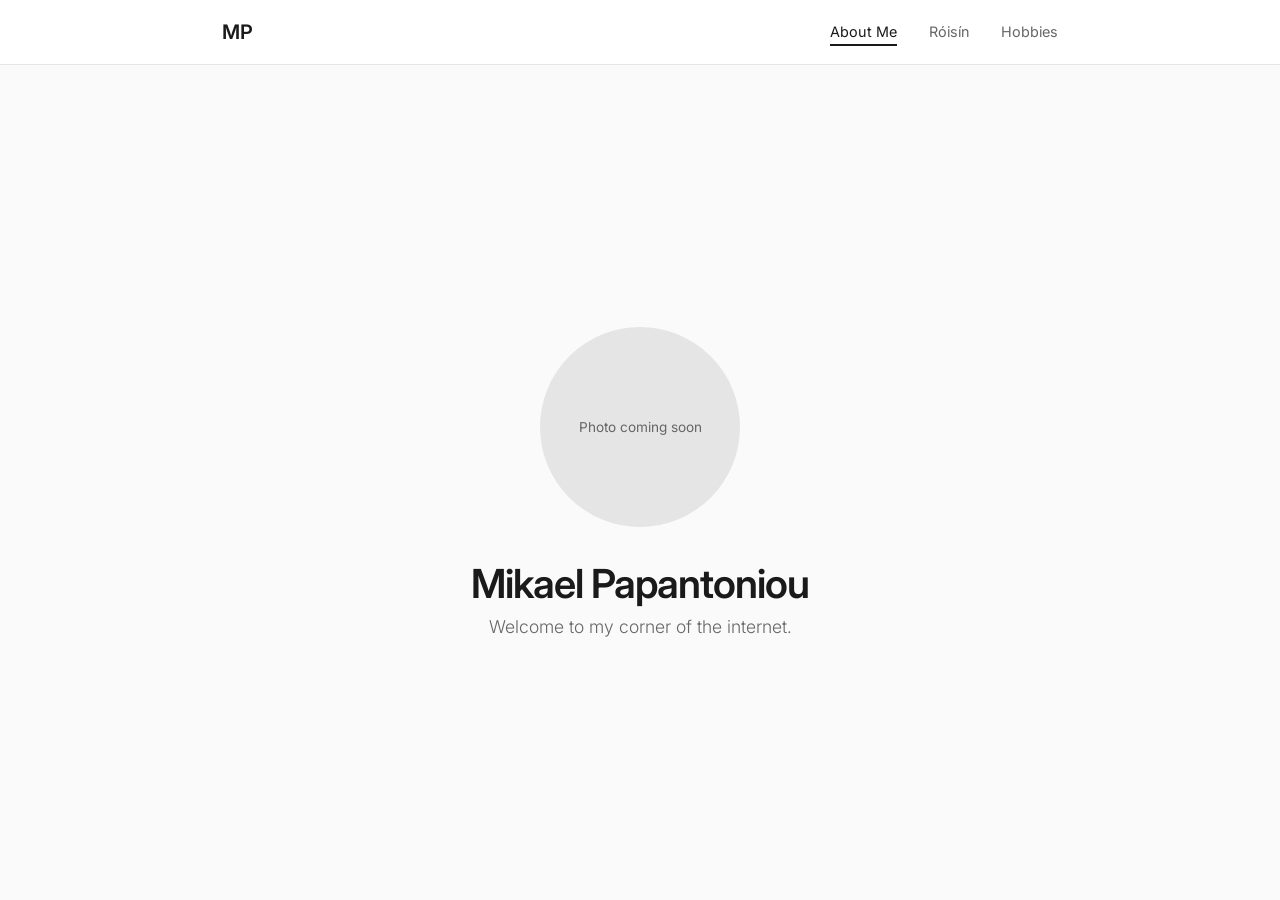
==== index.html @ bd8e5ac3 "Initial website structure with 3 tabs and moon animation" ====
<!DOCTYPE html>
<html lang="en">
<head>
    <meta charset="UTF-8">
    <meta name="viewport" content="width=device-width, initial-scale=1.0">
    <title>Mikael Papantoniou</title>
    <link rel="stylesheet" href="css/style.css">
    <link rel="preconnect" href="https://fonts.googleapis.com">
    <link rel="preconnect" href="https://fonts.gstatic.com" crossorigin>
    <link href="https://fonts.googleapis.com/css2?family=Inter:wght@300;400;500;600&display=swap" rel="stylesheet">
</head>
<body>
    <nav id="navbar">
        <div class="nav-inner">
            <a href="#" class="nav-logo">MP</a>
            <div class="nav-links">
                <a href="#" class="nav-link active" data-tab="about">About Me</a>
                <a href="#" class="nav-link" data-tab="roisin">Róisín</a>
                <a href="#" class="nav-link" data-tab="hobbies">Hobbies</a>
            </div>
        </div>
    </nav>

    <!-- ABOUT ME TAB -->
    <section id="tab-about" class="tab-content active">
        <div class="about-container">
            <div class="about-photo">
                <img src="assets/images/mikael.jpg" alt="Mikael Papantoniou" id="profile-photo">
                <div class="photo-placeholder" id="photo-placeholder-mikael">Photo coming soon</div>
            </div>
            <div class="about-text">
                <h1>Mikael Papantoniou</h1>
                <p class="subtitle">Welcome to my corner of the internet.</p>
            </div>
        </div>
    </section>

    <!-- RÓISÍN TAB -->
    <section id="tab-roisin" class="tab-content">
        <div class="roisin-container">
            <!-- Phase 1: Clean intro with couple photo -->
            <div class="roisin-intro" id="roisin-intro">
                <div class="couple-photo">
                    <img src="assets/images/couple.jpg" alt="Mikael and Róisín" id="couple-photo">
                    <div class="photo-placeholder" id="photo-placeholder-couple">Photo coming soon</div>
                </div>
                <h2>Róisín & Me</h2>
                <p class="roisin-subtitle">Click below to see something special.</p>
                <button id="start-animation" class="start-btn">Play</button>
            </div>

            <!-- Phase 2: Animation canvas -->
            <div class="animation-wrapper" id="animation-wrapper">
                <canvas id="moon-canvas"></canvas>
                <div class="reveal-text" id="reveal-text">
                    I love you to the moon and back
                </div>
            </div>
        </div>
    </section>

    <!-- HOBBIES TAB -->
    <section id="tab-hobbies" class="tab-content">
        <div class="hobbies-container">
            <h2>Hobbies</h2>
            <p class="hobbies-subtitle">More coming soon.</p>
        </div>
    </section>

    <script src="js/main.js"></script>
    <script src="js/animation.js"></script>
</body>
</html>
---- css/style.css ----
/* === RESET & BASE === */
*, *::before, *::after {
    margin: 0;
    padding: 0;
    box-sizing: border-box;
}

:root {
    --bg: #fafafa;
    --text: #1a1a1a;
    --text-light: #666;
    --accent: #2a2a2a;
    --nav-bg: #ffffff;
    --border: #e5e5e5;
    --font: 'Inter', -apple-system, BlinkMacSystemFont, sans-serif;
}

html {
    scroll-behavior: smooth;
}

body {
    font-family: var(--font);
    background: var(--bg);
    color: var(--text);
    min-height: 100vh;
    transition: background 1.5s ease, color 1.5s ease;
}

/* === NAVBAR === */
#navbar {
    position: fixed;
    top: 0;
    left: 0;
    right: 0;
    z-index: 100;
    background: var(--nav-bg);
    border-bottom: 1px solid var(--border);
    transition: background 1.5s ease, border-color 1.5s ease;
}

.nav-inner {
    max-width: 900px;
    margin: 0 auto;
    padding: 0 2rem;
    height: 64px;
    display: flex;
    align-items: center;
    justify-content: space-between;
}

.nav-logo {
    font-size: 1.25rem;
    font-weight: 600;
    color: var(--text);
    text-decoration: none;
    letter-spacing: -0.5px;
    transition: color 1.5s ease;
}

.nav-links {
    display: flex;
    gap: 2rem;
}

.nav-link {
    text-decoration: none;
    color: var(--text-light);
    font-size: 0.9rem;
    font-weight: 400;
    padding: 0.25rem 0;
    border-bottom: 2px solid transparent;
    transition: color 0.3s ease, border-color 0.3s ease;
}

.nav-link:hover,
.nav-link.active {
    color: var(--text);
    border-bottom-color: var(--text);
}

/* === TAB CONTENT === */
.tab-content {
    display: none;
    min-height: 100vh;
    padding-top: 64px;
}

.tab-content.active {
    display: flex;
    align-items: center;
    justify-content: center;
}

/* === ABOUT ME === */
.about-container {
    text-align: center;
    padding: 4rem 2rem;
}

.about-photo {
    margin-bottom: 2rem;
}

.about-photo img {
    width: 200px;
    height: 200px;
    border-radius: 50%;
    object-fit: cover;
    border: 3px solid var(--border);
}

.about-photo img[src=""],
.about-photo img:not([src]),
.about-photo img[src="assets/images/mikael.jpg"] {
    display: none;
}

.about-photo img[src="assets/images/mikael.jpg"] ~ .photo-placeholder,
.about-photo img:not([src]) ~ .photo-placeholder {
    display: flex;
}

.photo-placeholder {
    width: 200px;
    height: 200px;
    border-radius: 50%;
    background: var(--border);
    display: flex;
    align-items: center;
    justify-content: center;
    color: var(--text-light);
    font-size: 0.85rem;
    margin: 0 auto;
    border: 3px solid var(--border);
}

.about-text h1 {
    font-size: 2.5rem;
    font-weight: 600;
    letter-spacing: -1px;
    margin-bottom: 0.5rem;
}

.subtitle {
    color: var(--text-light);
    font-size: 1.1rem;
    font-weight: 300;
}

/* === RÓISÍN TAB === */
.roisin-container {
    width: 100%;
    min-height: 100vh;
    display: flex;
    align-items: center;
    justify-content: center;
}

.roisin-intro {
    text-align: center;
    padding: 4rem 2rem;
}

.couple-photo {
    margin-bottom: 2rem;
}

.couple-photo img {
    width: 300px;
    height: 300px;
    border-radius: 12px;
    object-fit: cover;
    border: 3px solid var(--border);
}

.couple-photo img[src="assets/images/couple.jpg"] {
    display: none;
}

.couple-photo img[src="assets/images/couple.jpg"] ~ .photo-placeholder {
    display: flex;
}

.couple-photo .photo-placeholder {
    width: 300px;
    height: 300px;
    border-radius: 12px;
}

.roisin-intro h2 {
    font-size: 2rem;
    font-weight: 600;
    letter-spacing: -0.5px;
    margin-bottom: 0.5rem;
}

.roisin-subtitle {
    color: var(--text-light);
    font-size: 1rem;
    font-weight: 300;
    margin-bottom: 2rem;
}

.start-btn {
    background: var(--accent);
    color: #fff;
    border: none;
    padding: 0.75rem 2.5rem;
    font-size: 1rem;
    font-family: var(--font);
    font-weight: 500;
    border-radius: 8px;
    cursor: pointer;
    transition: transform 0.2s ease, background 0.3s ease;
}

.start-btn:hover {
    transform: scale(1.05);
}

/* === ANIMATION === */
.animation-wrapper {
    display: none;
    width: 100%;
    height: 100vh;
    position: relative;
    overflow: hidden;
}

.animation-wrapper.active {
    display: block;
}

#moon-canvas {
    width: 100%;
    height: 100%;
    display: block;
}

.reveal-text {
    position: absolute;
    top: 50%;
    left: 50%;
    transform: translate(-50%, -50%);
    font-size: 3rem;
    font-weight: 600;
    letter-spacing: -1px;
    text-align: center;
    opacity: 0;
    color: #fff;
    text-shadow: 0 0 40px rgba(255, 200, 100, 0.8);
    pointer-events: none;
    transition: opacity 2s ease;
    line-height: 1.3;
}

.reveal-text.visible {
    opacity: 1;
}

/* === HOBBIES TAB === */
.hobbies-container {
    text-align: center;
    padding: 4rem 2rem;
}

.hobbies-container h2 {
    font-size: 2rem;
    font-weight: 600;
    letter-spacing: -0.5px;
    margin-bottom: 0.5rem;
}

.hobbies-subtitle {
    color: var(--text-light);
    font-size: 1rem;
    font-weight: 300;
}

/* === ROISIN COLOR TRANSITION STATES === */
body.roisin-phase-1 {
    background: #f0f4f8;
}

body.roisin-phase-2 {
    background: #1a1a2e;
    color: #e0e0e0;
}

body.roisin-phase-2 #navbar {
    background: #1a1a2e;
    border-color: #2a2a4e;
}

body.roisin-phase-2 .nav-logo,
body.roisin-phase-2 .nav-link {
    color: #e0e0e0;
}

body.roisin-phase-3 {
    background: #0d0d1a;
    color: #fff;
}

body.roisin-phase-3 #navbar {
    background: #0d0d1a;
    border-color: #1a1a3a;
}

body.roisin-phase-3 .nav-logo,
body.roisin-phase-3 .nav-link {
    color: #fff;
}

/* Light burst on landing */
body.roisin-burst {
    animation: lightBurst 1.5s ease-out;
}

@keyframes lightBurst {
    0% {
        background: #fff;
    }
    30% {
        background: #fffbe6;
    }
    100% {
        background: #0d0d1a;
    }
}

/* === RESPONSIVE === */
@media (max-width: 600px) {
    .nav-links {
        gap: 1rem;
    }

    .nav-link {
        font-size: 0.8rem;
    }

    .about-text h1 {
        font-size: 1.8rem;
    }

    .reveal-text {
        font-size: 1.8rem;
        padding: 0 1rem;
    }

    .couple-photo img,
    .couple-photo .photo-placeholder {
        width: 220px;
        height: 220px;
    }
}
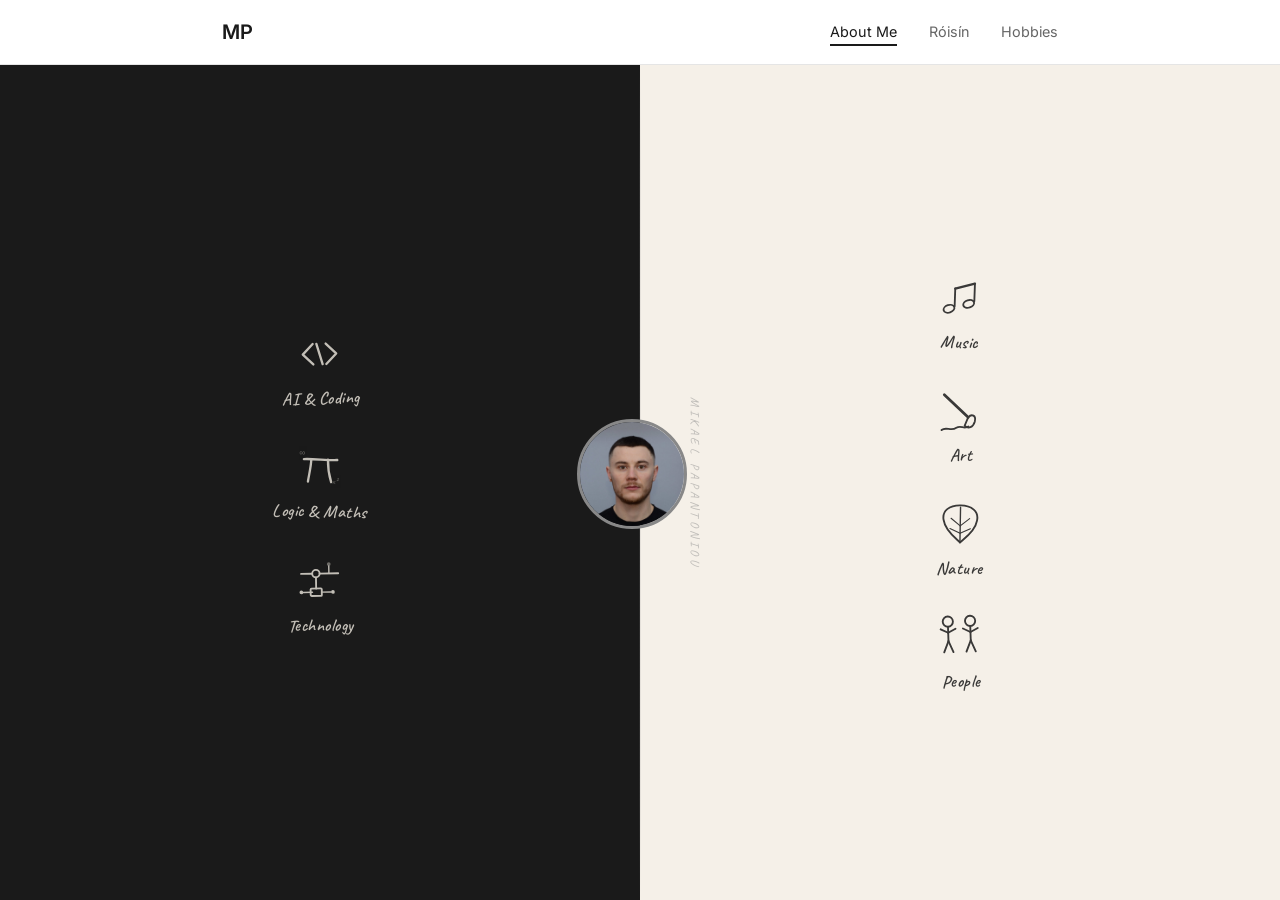
==== commit 25decb3d: "Redesign About page with dark/light duality split layout Left side (dark): AI & Coding, Logic & Math" ====
--- a/index.html
+++ b/index.html
@@ -7,7 +7,7 @@
     <link rel="stylesheet" href="css/style.css">
     <link rel="preconnect" href="https://fonts.googleapis.com">
     <link rel="preconnect" href="https://fonts.gstatic.com" crossorigin>
-    <link href="https://fonts.googleapis.com/css2?family=Inter:wght@300;400;500;600&display=swap" rel="stylesheet">
+    <link href="https://fonts.googleapis.com/css2?family=Caveat:wght@400;600;700&family=Inter:wght@300;400;500;600&display=swap" rel="stylesheet">
 </head>
 <body>
     <nav id="navbar">
@@ -23,15 +23,126 @@
 
     <!-- ABOUT ME TAB -->
     <section id="tab-about" class="tab-content active">
-        <div class="about-container">
-            <div class="about-photo">
-                <img src="assets/images/mikael.jpg" alt="Mikael Papantoniou" id="profile-photo">
-                <div class="photo-placeholder" id="photo-placeholder-mikael">Photo coming soon</div>
+        <div class="duality-container">
+
+            <!-- LEFT: Dark / Logic side -->
+            <div class="duality-half duality-dark">
+                <div class="duality-items">
+
+                    <div class="duality-item" style="--r: -2deg">
+                        <!-- < / > code brackets -->
+                        <svg class="sketch-icon" viewBox="0 0 56 56" fill="none" xmlns="http://www.w3.org/2000/svg">
+                            <path d="M21 17 L10 28 L21 39" stroke="currentColor" stroke-width="2.5" stroke-linecap="round" stroke-linejoin="round"/>
+                            <line x1="31" y1="39" x2="25" y2="17" stroke="currentColor" stroke-width="2.5" stroke-linecap="round"/>
+                            <path d="M35 17 L46 28 L35 39" stroke="currentColor" stroke-width="2.5" stroke-linecap="round" stroke-linejoin="round"/>
+                        </svg>
+                        <span>AI &amp; Coding</span>
+                    </div>
+
+                    <div class="duality-item" style="--r: 1.5deg">
+                        <!-- π symbol with floating math -->
+                        <svg class="sketch-icon" viewBox="0 0 56 56" fill="none" xmlns="http://www.w3.org/2000/svg">
+                            <path d="M10 20 C17 19 39 21 46 20" stroke="currentColor" stroke-width="2.5" stroke-linecap="round"/>
+                            <path d="M18 20 C18 28 16 36 15 44" stroke="currentColor" stroke-width="2.5" stroke-linecap="round"/>
+                            <path d="M36 20 C36 30 38 38 40 44" stroke="currentColor" stroke-width="2.5" stroke-linecap="round"/>
+                            <text x="5" y="16" font-size="9" fill="currentColor" opacity="0.45" font-family="Caveat,sans-serif">∞</text>
+                            <text x="41" y="46" font-size="9" fill="currentColor" opacity="0.45" font-family="Caveat,sans-serif">x²</text>
+                        </svg>
+                        <span>Logic &amp; Maths</span>
+                    </div>
+
+                    <div class="duality-item" style="--r: -1deg">
+                        <!-- circuit node -->
+                        <svg class="sketch-icon" viewBox="0 0 56 56" fill="none" xmlns="http://www.w3.org/2000/svg">
+                            <line x1="8" y1="20" x2="20" y2="20" stroke="currentColor" stroke-width="2" stroke-linecap="round"/>
+                            <circle cx="24" cy="20" r="4" stroke="currentColor" stroke-width="2"/>
+                            <line x1="28" y1="20" x2="48" y2="20" stroke="currentColor" stroke-width="2" stroke-linecap="round"/>
+                            <line x1="24" y1="24" x2="24" y2="36" stroke="currentColor" stroke-width="2" stroke-linecap="round"/>
+                            <rect x="18" y="36" width="12" height="8" rx="1" stroke="currentColor" stroke-width="2"/>
+                            <line x1="20" y1="40" x2="10" y2="40" stroke="currentColor" stroke-width="1.5" stroke-linecap="round"/>
+                            <circle cx="8" cy="40" r="2" fill="currentColor"/>
+                            <line x1="30" y1="40" x2="40" y2="40" stroke="currentColor" stroke-width="1.5" stroke-linecap="round"/>
+                            <circle cx="42" cy="40" r="2" fill="currentColor"/>
+                            <line x1="38" y1="20" x2="38" y2="12" stroke="currentColor" stroke-width="1.5" stroke-linecap="round"/>
+                            <circle cx="38" cy="10" r="2" fill="currentColor" opacity="0.5"/>
+                        </svg>
+                        <span>Technology</span>
+                    </div>
+
+                </div>
             </div>
-            <div class="about-text">
-                <h1>Mikael Papantoniou</h1>
-                <p class="subtitle">Welcome to my corner of the internet.</p>
+
+            <!-- CENTER DIVIDER: photo circle sits on the split, name below -->
+            <div class="duality-divider">
+                <div class="divider-line"></div>
+                <div class="divider-photo">
+                    <img src="assets/images/mikael.jpg" alt="Mikael Papantoniou" id="profile-photo" onerror="this.style.display='none'">
+                    <div class="photo-placeholder" id="photo-placeholder-mikael">MP</div>
+                </div>
+                <span class="divider-name">Mikael Papantoniou</span>
             </div>
+
+            <!-- RIGHT: Light / Creative side -->
+            <div class="duality-half duality-light">
+                <div class="duality-items">
+
+                    <div class="duality-item" style="--r: 2deg">
+                        <!-- beamed music notes -->
+                        <svg class="sketch-icon" viewBox="0 0 56 56" fill="none" xmlns="http://www.w3.org/2000/svg">
+                            <ellipse cx="16" cy="40" rx="6" ry="4" transform="rotate(-20 16 40)" stroke="currentColor" stroke-width="2"/>
+                            <line x1="22" y1="37" x2="22" y2="18" stroke="currentColor" stroke-width="2" stroke-linecap="round"/>
+                            <ellipse cx="37" cy="34" rx="6" ry="4" transform="rotate(-20 37 34)" stroke="currentColor" stroke-width="2"/>
+                            <line x1="43" y1="31" x2="43" y2="12" stroke="currentColor" stroke-width="2" stroke-linecap="round"/>
+                            <line x1="22" y1="18" x2="43" y2="12" stroke="currentColor" stroke-width="2.5" stroke-linecap="round"/>
+                        </svg>
+                        <span>Music</span>
+                    </div>
+
+                    <div class="duality-item" style="--r: -1.5deg">
+                        <!-- paintbrush with a loose stroke below it -->
+                        <svg class="sketch-icon" viewBox="0 0 56 56" fill="none" xmlns="http://www.w3.org/2000/svg">
+                            <line x1="12" y1="10" x2="37" y2="35" stroke="currentColor" stroke-width="3" stroke-linecap="round"/>
+                            <path d="M37 35 C41 31 46 33 44 40 C42 46 37 48 33 44 Z" stroke="currentColor" stroke-width="2" stroke-linecap="round" stroke-linejoin="round"/>
+                            <path d="M8 48 C13 44 18 50 24 46 C29 43 32 48 37 45" stroke="currentColor" stroke-width="2" stroke-linecap="round"/>
+                        </svg>
+                        <span>Art</span>
+                    </div>
+
+                    <div class="duality-item" style="--r: 1deg">
+                        <!-- leaf with veins -->
+                        <svg class="sketch-icon" viewBox="0 0 56 56" fill="none" xmlns="http://www.w3.org/2000/svg">
+                            <path d="M28 48 C27 46 12 37 10 24 C8 14 16 8 28 8 C40 8 48 14 46 24 C44 37 29 46 28 48 Z" stroke="currentColor" stroke-width="2" stroke-linecap="round" stroke-linejoin="round"/>
+                            <line x1="28" y1="48" x2="28" y2="10" stroke="currentColor" stroke-width="1.5" stroke-linecap="round"/>
+                            <line x1="28" y1="30" x2="18" y2="22" stroke="currentColor" stroke-width="1.2" stroke-linecap="round"/>
+                            <line x1="28" y1="30" x2="38" y2="22" stroke="currentColor" stroke-width="1.2" stroke-linecap="round"/>
+                            <line x1="28" y1="38" x2="17" y2="33" stroke="currentColor" stroke-width="1.2" stroke-linecap="round"/>
+                            <line x1="28" y1="38" x2="39" y2="33" stroke="currentColor" stroke-width="1.2" stroke-linecap="round"/>
+                        </svg>
+                        <span>Nature</span>
+                    </div>
+
+                    <div class="duality-item" style="--r: -2deg">
+                        <!-- two stick figures -->
+                        <svg class="sketch-icon" viewBox="0 0 56 56" fill="none" xmlns="http://www.w3.org/2000/svg">
+                            <circle cx="16" cy="11" r="5.5" stroke="currentColor" stroke-width="2"/>
+                            <line x1="16" y1="17" x2="16" y2="32" stroke="currentColor" stroke-width="2" stroke-linecap="round"/>
+                            <line x1="16" y1="23" x2="8" y2="19" stroke="currentColor" stroke-width="2" stroke-linecap="round"/>
+                            <line x1="16" y1="23" x2="24" y2="19" stroke="currentColor" stroke-width="2" stroke-linecap="round"/>
+                            <line x1="16" y1="32" x2="11" y2="44" stroke="currentColor" stroke-width="2" stroke-linecap="round"/>
+                            <line x1="16" y1="32" x2="21" y2="44" stroke="currentColor" stroke-width="2" stroke-linecap="round"/>
+                            <circle cx="40" cy="11" r="5.5" stroke="currentColor" stroke-width="2"/>
+                            <line x1="40" y1="17" x2="40" y2="32" stroke="currentColor" stroke-width="2" stroke-linecap="round"/>
+                            <line x1="40" y1="23" x2="32" y2="19" stroke="currentColor" stroke-width="2" stroke-linecap="round"/>
+                            <line x1="40" y1="23" x2="48" y2="19" stroke="currentColor" stroke-width="2" stroke-linecap="round"/>
+                            <line x1="40" y1="32" x2="35" y2="44" stroke="currentColor" stroke-width="2" stroke-linecap="round"/>
+                            <line x1="40" y1="32" x2="45" y2="44" stroke="currentColor" stroke-width="2" stroke-linecap="round"/>
+                        </svg>
+                        <span>People</span>
+                    </div>
+
+                </div>
+            </div>
+
         </div>
     </section>
 
--- a/css/style.css
+++ b/css/style.css
@@ -92,60 +92,150 @@
     justify-content: center;
 }
 
-/* === ABOUT ME === */
-.about-container {
-    text-align: center;
-    padding: 4rem 2rem;
-}
-
-.about-photo {
-    margin-bottom: 2rem;
-}
-
-.about-photo img {
-    width: 200px;
-    height: 200px;
+/* === ABOUT ME / DUALITY SPLIT === */
+
+/* override the default tab centering so the split fills edge-to-edge */
+#tab-about.active {
+    display: block;
+    align-items: unset;
+    justify-content: unset;
+}
+
+.duality-container {
+    width: 100%;
+    height: calc(100vh - 64px);
+    display: flex;
+    position: relative;
+}
+
+.duality-half {
+    flex: 1;
+    display: flex;
+    align-items: center;
+    justify-content: center;
+    overflow: hidden;
+}
+
+.duality-dark {
+    background: #1a1a1a;
+    color: #e0dbd2;
+}
+
+.duality-light {
+    background: #f5f0e8;
+    color: #1a1a1a;
+}
+
+.duality-items {
+    display: flex;
+    flex-direction: column;
+    gap: 2rem;
+    align-items: center;
+}
+
+.duality-item {
+    display: flex;
+    flex-direction: column;
+    align-items: center;
+    gap: 0.45rem;
+    transform: rotate(var(--r, 0deg));
+    transition: transform 0.3s ease, opacity 0.3s ease;
+    opacity: 0.85;
+}
+
+.duality-item:hover {
+    transform: rotate(0deg) scale(1.08);
+    opacity: 1;
+}
+
+.sketch-icon {
+    width: 52px;
+    height: 52px;
+}
+
+.duality-item span {
+    font-family: 'Caveat', cursive;
+    font-size: 1.1rem;
+    font-weight: 600;
+    letter-spacing: 0.5px;
+}
+
+/* Divider: thin line + name running vertically like a book spine */
+.duality-divider {
+    position: absolute;
+    left: 50%;
+    top: 0;
+    bottom: 0;
+    transform: translateX(-50%);
+    width: 80px;
+    display: flex;
+    align-items: center;
+    justify-content: center;
+    pointer-events: none;
+    z-index: 1;
+}
+
+.divider-line {
+    position: absolute;
+    top: 0;
+    bottom: 0;
+    left: 50%;
+    transform: translateX(-50%);
+    width: 1px;
+    background: linear-gradient(to bottom, transparent 0%, #888 12%, #888 88%, transparent 100%);
+    opacity: 0.3;
+}
+
+/* photo circle centred on the split line */
+.divider-photo {
+    position: relative;
+    width: 110px;
+    height: 110px;
+    border-radius: 50%;
+    margin-bottom: 1rem;
+    flex-shrink: 0;
+}
+
+.divider-photo img {
+    width: 110px;
+    height: 110px;
     border-radius: 50%;
     object-fit: cover;
-    border: 3px solid var(--border);
-}
-
-.about-photo img[src=""],
-.about-photo img:not([src]),
-.about-photo img[src="assets/images/mikael.jpg"] {
-    display: none;
-}
-
-.about-photo img[src="assets/images/mikael.jpg"] ~ .photo-placeholder,
-.about-photo img:not([src]) ~ .photo-placeholder {
-    display: flex;
-}
+    border: 3px solid #888;
+    display: block;
+}
+
+/* img sits on top of placeholder; onerror hides it if file is missing */
 
 .photo-placeholder {
-    width: 200px;
-    height: 200px;
+    width: 110px;
+    height: 110px;
     border-radius: 50%;
-    background: var(--border);
+    background: #2a2a2a;
+    border: 3px solid #888;
     display: flex;
     align-items: center;
     justify-content: center;
-    color: var(--text-light);
-    font-size: 0.85rem;
-    margin: 0 auto;
-    border: 3px solid var(--border);
-}
-
-.about-text h1 {
-    font-size: 2.5rem;
-    font-weight: 600;
-    letter-spacing: -1px;
-    margin-bottom: 0.5rem;
-}
-
-.subtitle {
-    color: var(--text-light);
-    font-size: 1.1rem;
-    font-weight: 300;
+    font-family: 'Caveat', cursive;
+    font-size: 1.4rem;
+    font-weight: 700;
+    color: #e0dbd2;
+    position: absolute;
+    top: 0;
+    left: 0;
+}
+
+/* name reads top-to-bottom along the divider */
+.divider-name {
+    font-family: 'Caveat', cursive;
+    font-size: 0.78rem;
+    letter-spacing: 3.5px;
+    text-transform: uppercase;
+    color: #888;
+    opacity: 0.5;
+    white-space: nowrap;
+    writing-mode: vertical-lr;
+    text-orientation: mixed;
 }
 
 /* === RÓISÍN TAB === */
@@ -340,10 +430,6 @@
         font-size: 0.8rem;
     }
 
-    .about-text h1 {
-        font-size: 1.8rem;
-    }
-
     .reveal-text {
         font-size: 1.8rem;
         padding: 0 1rem;
@@ -354,4 +440,51 @@
         width: 220px;
         height: 220px;
     }
-}
+
+    /* duality: stack vertically on mobile */
+    .duality-container {
+        flex-direction: column;
+        height: auto;
+    }
+
+    .duality-half {
+        min-height: 50vh;
+        padding: 3rem 1.5rem;
+    }
+
+    .duality-items {
+        flex-direction: row;
+        flex-wrap: wrap;
+        justify-content: center;
+        gap: 1.5rem;
+    }
+
+    /* divider becomes a horizontal line */
+    .duality-divider {
+        position: relative;
+        left: auto;
+        top: auto;
+        bottom: auto;
+        transform: none;
+        width: 100%;
+        height: 48px;
+        flex-direction: row;
+    }
+
+    .divider-line {
+        top: 50%;
+        bottom: auto;
+        left: 0;
+        right: 0;
+        width: 100%;
+        height: 1px;
+        transform: translateY(-50%);
+        background: linear-gradient(to right, transparent 0%, #888 12%, #888 88%, transparent 100%);
+    }
+
+    .divider-name {
+        writing-mode: horizontal-tb;
+        letter-spacing: 2.5px;
+        font-size: 0.75rem;
+    }
+}
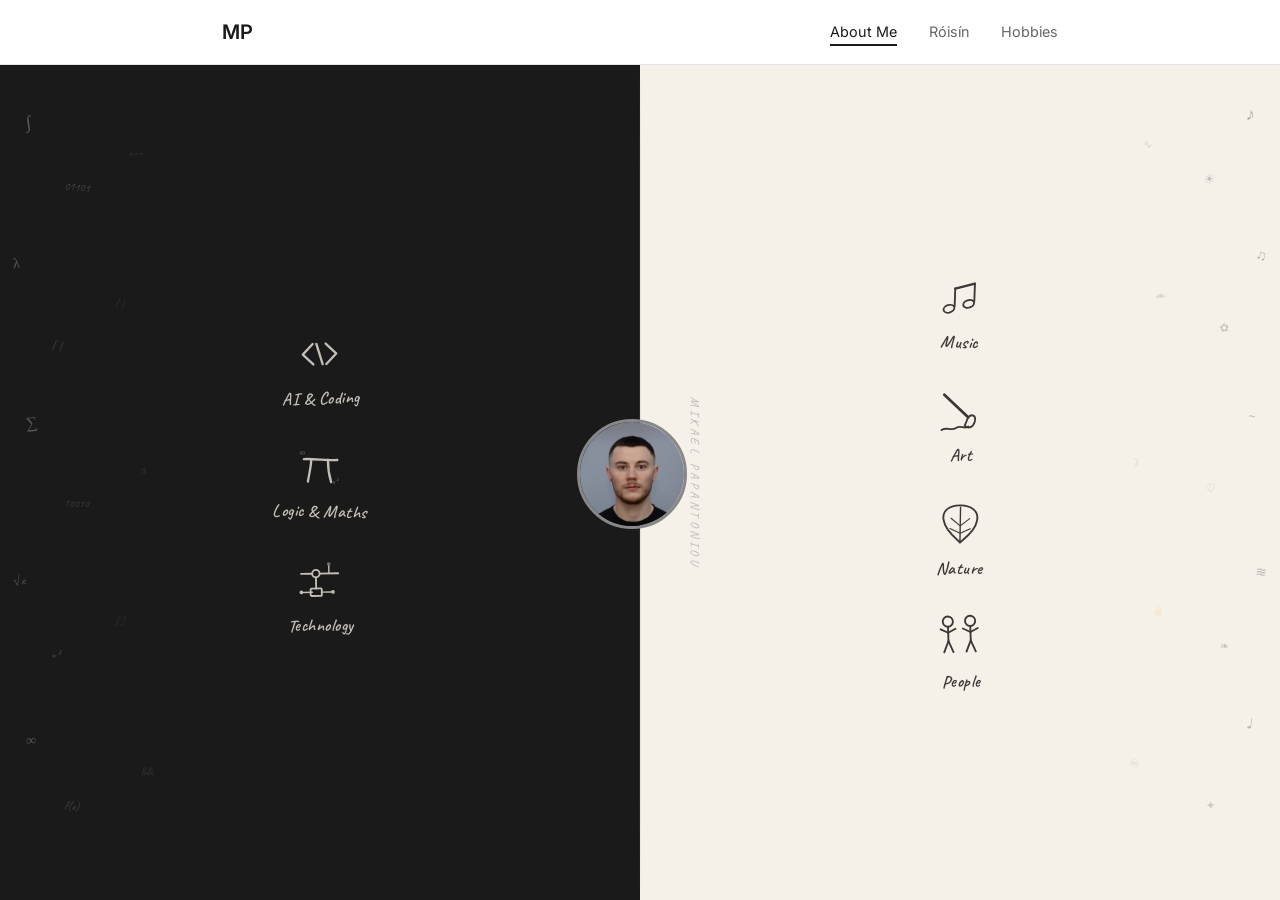
==== commit 776230e6: "Add edge scatter icons, Seb greeting, monkey animation, badminton rally - About page: logic symbols " ====
--- a/index.html
+++ b/index.html
@@ -27,6 +27,24 @@
 
             <!-- LEFT: Dark / Logic side -->
             <div class="duality-half duality-dark">
+                <!-- scattered bg icons — dense at left edge, fading toward centre -->
+                <div class="edge-scatter edge-left" aria-hidden="true">
+                    <span class="es" style="top:6%;left:2%;font-size:1.1rem;opacity:.35;--er:-8deg">∫</span>
+                    <span class="es" style="top:14%;left:5%;font-size:.75rem;opacity:.22;--er:5deg">01101</span>
+                    <span class="es" style="top:23%;left:1%;font-size:.9rem;opacity:.3;--er:-4deg">λ</span>
+                    <span class="es" style="top:33%;left:4%;font-size:.7rem;opacity:.2;--er:7deg">{ }</span>
+                    <span class="es" style="top:42%;left:2%;font-size:1rem;opacity:.32;--er:-6deg">∑</span>
+                    <span class="es" style="top:52%;left:5%;font-size:.65rem;opacity:.18;--er:3deg">10010</span>
+                    <span class="es" style="top:61%;left:1%;font-size:.85rem;opacity:.28;--er:-9deg">√x</span>
+                    <span class="es" style="top:70%;left:4%;font-size:.7rem;opacity:.22;--er:5deg">n²</span>
+                    <span class="es" style="top:80%;left:2%;font-size:.9rem;opacity:.3;--er:-4deg">∞</span>
+                    <span class="es" style="top:88%;left:5%;font-size:.75rem;opacity:.2;--er:6deg">f(x)</span>
+                    <span class="es" style="top:10%;left:10%;font-size:.7rem;opacity:.14;--er:-3deg">===</span>
+                    <span class="es" style="top:28%;left:9%;font-size:.65rem;opacity:.12;--er:4deg">( )</span>
+                    <span class="es" style="top:48%;left:11%;font-size:.7rem;opacity:.13;--er:-5deg">π</span>
+                    <span class="es" style="top:66%;left:9%;font-size:.65rem;opacity:.11;--er:3deg">[ ]</span>
+                    <span class="es" style="top:84%;left:11%;font-size:.7rem;opacity:.12;--er:-4deg">&&</span>
+                </div>
                 <div class="duality-items">
 
                     <div class="duality-item" style="--r: -2deg">
@@ -84,6 +102,24 @@
 
             <!-- RIGHT: Light / Creative side -->
             <div class="duality-half duality-light">
+                <!-- scattered bg icons — dense at right edge, fading toward centre -->
+                <div class="edge-scatter edge-right" aria-hidden="true">
+                    <span class="es" style="top:5%;right:2%;font-size:1.1rem;opacity:.32;--er:7deg">♪</span>
+                    <span class="es" style="top:13%;right:5%;font-size:.8rem;opacity:.22;--er:-5deg">☀</span>
+                    <span class="es" style="top:22%;right:1%;font-size:.9rem;opacity:.28;--er:9deg">♫</span>
+                    <span class="es" style="top:31%;right:4%;font-size:.7rem;opacity:.2;--er:-6deg">✿</span>
+                    <span class="es" style="top:41%;right:2%;font-size:1rem;opacity:.3;--er:4deg">~</span>
+                    <span class="es" style="top:50%;right:5%;font-size:.75rem;opacity:.18;--er:-8deg">♡</span>
+                    <span class="es" style="top:60%;right:1%;font-size:.85rem;opacity:.26;--er:6deg">≋</span>
+                    <span class="es" style="top:69%;right:4%;font-size:.7rem;opacity:.2;--er:-4deg">❧</span>
+                    <span class="es" style="top:78%;right:2%;font-size:.9rem;opacity:.28;--er:7deg">♩</span>
+                    <span class="es" style="top:88%;right:5%;font-size:.75rem;opacity:.18;--er:-5deg">✦</span>
+                    <span class="es" style="top:9%;right:10%;font-size:.7rem;opacity:.13;--er:3deg">∿</span>
+                    <span class="es" style="top:27%;right:9%;font-size:.65rem;opacity:.11;--er:-4deg">☁</span>
+                    <span class="es" style="top:47%;right:11%;font-size:.7rem;opacity:.12;--er:5deg">☽</span>
+                    <span class="es" style="top:65%;right:9%;font-size:.65rem;opacity:.1;--er:-3deg">✌</span>
+                    <span class="es" style="top:83%;right:11%;font-size:.7rem;opacity:.12;--er:4deg">♾</span>
+                </div>
                 <div class="duality-items">
 
                     <div class="duality-item" style="--r: 2deg">
@@ -173,8 +209,163 @@
     <!-- HOBBIES TAB -->
     <section id="tab-hobbies" class="tab-content">
         <div class="hobbies-container">
-            <h2>Hobbies</h2>
-            <p class="hobbies-subtitle">More coming soon.</p>
+
+            <!-- Seb greeting -->
+            <div class="seb-greeting">
+                <h2 class="hello-seb">hello seb</h2>
+                <p class="slapping-cheeks">slapping cheeks</p>
+            </div>
+
+            <!-- Monkey cheek-slap illustration -->
+            <div class="monkey-wrap">
+                <svg class="monkey-svg" viewBox="0 0 220 200" fill="none" xmlns="http://www.w3.org/2000/svg">
+                    <!-- colourful background ring -->
+                    <circle cx="110" cy="105" r="88" fill="none" stroke="url(#rainbow)" stroke-width="6" opacity="0.5"/>
+                    <defs>
+                        <linearGradient id="rainbow" x1="0" y1="0" x2="1" y2="1">
+                            <stop offset="0%" stop-color="#FF6B6B"/>
+                            <stop offset="25%" stop-color="#FFD93D"/>
+                            <stop offset="50%" stop-color="#6BCB77"/>
+                            <stop offset="75%" stop-color="#4D96FF"/>
+                            <stop offset="100%" stop-color="#C77DFF"/>
+                        </linearGradient>
+                    </defs>
+
+                    <!-- sparkles -->
+                    <text x="14" y="38" font-size="16" font-family="sans-serif">✨</text>
+                    <text x="178" y="30" font-size="14" font-family="sans-serif">⭐</text>
+                    <text x="6"  y="150" font-size="13" font-family="sans-serif">🌈</text>
+                    <text x="185" y="158" font-size="14" font-family="sans-serif">💫</text>
+
+                    <!-- ears -->
+                    <circle cx="48"  cy="110" r="26" fill="#C0703A"/>
+                    <circle cx="172" cy="110" r="26" fill="#C0703A"/>
+                    <circle cx="48"  cy="110" r="17" fill="#F5A871"/>
+                    <circle cx="172" cy="110" r="17" fill="#F5A871"/>
+
+                    <!-- face -->
+                    <circle cx="110" cy="105" r="66" fill="#D4884A"/>
+                    <!-- muzzle -->
+                    <ellipse cx="110" cy="126" rx="36" ry="28" fill="#F5C495"/>
+
+                    <!-- eyebrows (raised — shocked) -->
+                    <path d="M72 74 Q82 66 92 72" stroke="#5C3110" stroke-width="3" stroke-linecap="round"/>
+                    <path d="M128 72 Q138 66 148 74" stroke="#5C3110" stroke-width="3" stroke-linecap="round"/>
+
+                    <!-- eyes -->
+                    <circle cx="82"  cy="91" r="14" fill="white"/>
+                    <circle cx="138" cy="91" r="14" fill="white"/>
+                    <circle cx="86"  cy="93" r="8"  fill="#1A1A1A"/>
+                    <circle cx="142" cy="93" r="8"  fill="#1A1A1A"/>
+                    <circle cx="88"  cy="90" r="3"  fill="white"/>
+                    <circle cx="144" cy="90" r="3"  fill="white"/>
+
+                    <!-- nose -->
+                    <ellipse cx="110" cy="114" rx="7" ry="5" fill="#5C3110" opacity="0.8"/>
+
+                    <!-- mouth — big O -->
+                    <ellipse cx="110" cy="130" rx="16" ry="13" fill="#8B2020"/>
+                    <ellipse cx="110" cy="130" rx="11" ry="9"  fill="#C24747"/>
+                    <rect x="103" y="123" width="7" height="5" rx="1" fill="white"/>
+                    <rect x="110" y="123" width="7" height="5" rx="1" fill="white"/>
+
+                    <!-- pink blush cheeks -->
+                    <ellipse cx="70"  cy="108" rx="15" ry="10" fill="#FFB3B3" opacity="0.55"/>
+                    <ellipse cx="150" cy="108" rx="15" ry="10" fill="#FFB3B3" opacity="0.55"/>
+
+                    <!-- LEFT hand pressed on cheek (animated pat) -->
+                    <g class="monkey-left-hand">
+                        <ellipse cx="42" cy="106" rx="22" ry="17" fill="#D4884A" transform="rotate(15 42 106)"/>
+                        <ellipse cx="25" cy="93"  rx="7" ry="12" fill="#D4884A" transform="rotate(-10 25 93)"/>
+                        <ellipse cx="35" cy="86"  rx="7" ry="13" fill="#D4884A" transform="rotate(-4 35 86)"/>
+                        <ellipse cx="47" cy="84"  rx="7" ry="13" fill="#D4884A" transform="rotate(4 47 84)"/>
+                        <ellipse cx="58" cy="87"  rx="6" ry="12" fill="#D4884A" transform="rotate(10 58 87)"/>
+                    </g>
+
+                    <!-- RIGHT hand pressed on cheek (animated pat) -->
+                    <g class="monkey-right-hand">
+                        <ellipse cx="178" cy="106" rx="22" ry="17" fill="#D4884A" transform="rotate(-15 178 106)"/>
+                        <ellipse cx="195" cy="93"  rx="7" ry="12" fill="#D4884A" transform="rotate(10 195 93)"/>
+                        <ellipse cx="185" cy="86"  rx="7" ry="13" fill="#D4884A" transform="rotate(4 185 86)"/>
+                        <ellipse cx="173" cy="84"  rx="7" ry="13" fill="#D4884A" transform="rotate(-4 173 84)"/>
+                        <ellipse cx="162" cy="87"  rx="6" ry="12" fill="#D4884A" transform="rotate(-10 162 87)"/>
+                    </g>
+                </svg>
+            </div>
+
+            <!-- Badminton rally -->
+            <div class="badminton-scene">
+                <svg class="badminton-svg" viewBox="0 0 700 300" fill="none" xmlns="http://www.w3.org/2000/svg">
+
+                    <!-- ground -->
+                    <line x1="40" y1="258" x2="660" y2="258" stroke="#888" stroke-width="1.5" stroke-dasharray="6 5" opacity="0.4"/>
+
+                    <!-- net pole + top bar -->
+                    <line x1="350" y1="178" x2="350" y2="258" stroke="#888" stroke-width="2.5"/>
+                    <line x1="332" y1="178" x2="368" y2="178" stroke="#888" stroke-width="2.5"/>
+                    <!-- net mesh -->
+                    <line x1="332" y1="198" x2="368" y2="198" stroke="#888" stroke-width="1" opacity="0.5"/>
+                    <line x1="332" y1="218" x2="368" y2="218" stroke="#888" stroke-width="1" opacity="0.5"/>
+                    <line x1="332" y1="238" x2="368" y2="238" stroke="#888" stroke-width="1" opacity="0.5"/>
+                    <line x1="340" y1="178" x2="340" y2="258" stroke="#888" stroke-width="1" opacity="0.4"/>
+                    <line x1="350" y1="178" x2="350" y2="258" stroke="#888" stroke-width="1" opacity="0.4"/>
+                    <line x1="360" y1="178" x2="360" y2="258" stroke="#888" stroke-width="1" opacity="0.4"/>
+
+                    <!-- SEB (left) — body static, racket arm animated -->
+                    <!-- head -->
+                    <circle cx="118" cy="172" r="18" stroke="#1a1a1a" stroke-width="2" fill="#f5f0e8"/>
+                    <!-- body -->
+                    <line x1="118" y1="190" x2="118" y2="232" stroke="#1a1a1a" stroke-width="2.5" stroke-linecap="round"/>
+                    <!-- left arm -->
+                    <line x1="118" y1="204" x2="98"  y2="220" stroke="#1a1a1a" stroke-width="2" stroke-linecap="round"/>
+                    <!-- legs -->
+                    <line x1="118" y1="232" x2="100" y2="258" stroke="#1a1a1a" stroke-width="2" stroke-linecap="round"/>
+                    <line x1="118" y1="232" x2="134" y2="258" stroke="#1a1a1a" stroke-width="2" stroke-linecap="round"/>
+                    <!-- racket arm (shoulder at 118,204) — rotates to swing -->
+                    <g class="seb-arm" style="transform-origin:118px 204px">
+                        <line x1="118" y1="204" x2="152" y2="192" stroke="#1a1a1a" stroke-width="2" stroke-linecap="round"/>
+                        <!-- racket frame -->
+                        <ellipse cx="166" cy="186" rx="15" ry="10" stroke="#1a1a1a" stroke-width="2" transform="rotate(-25 166 186)"/>
+                        <!-- strings -->
+                        <line x1="156" y1="182" x2="176" y2="190" stroke="#1a1a1a" stroke-width="1" opacity="0.5"/>
+                        <line x1="157" y1="188" x2="175" y2="184" stroke="#1a1a1a" stroke-width="1" opacity="0.5"/>
+                    </g>
+                    <!-- Seb label -->
+                    <text x="72" y="165" font-family="Caveat,cursive" font-size="18" fill="#1a1a1a" opacity="0.7">Seb</text>
+                    <line x1="95" y1="163" x2="108" y2="168" stroke="#1a1a1a" stroke-width="1.2" stroke-linecap="round" opacity="0.5"/>
+
+                    <!-- MIK (right) — mirrored, racket arm animated -->
+                    <circle cx="582" cy="172" r="18" stroke="#1a1a1a" stroke-width="2" fill="#f5f0e8"/>
+                    <line x1="582" y1="190" x2="582" y2="232" stroke="#1a1a1a" stroke-width="2.5" stroke-linecap="round"/>
+                    <line x1="582" y1="204" x2="602" y2="220" stroke="#1a1a1a" stroke-width="2" stroke-linecap="round"/>
+                    <line x1="582" y1="232" x2="566" y2="258" stroke="#1a1a1a" stroke-width="2" stroke-linecap="round"/>
+                    <line x1="582" y1="232" x2="600" y2="258" stroke="#1a1a1a" stroke-width="2" stroke-linecap="round"/>
+                    <!-- racket arm (shoulder at 582,204) — rotates to swing -->
+                    <g class="mik-arm" style="transform-origin:582px 204px">
+                        <line x1="582" y1="204" x2="548" y2="192" stroke="#1a1a1a" stroke-width="2" stroke-linecap="round"/>
+                        <ellipse cx="534" cy="186" rx="15" ry="10" stroke="#1a1a1a" stroke-width="2" transform="rotate(25 534 186)"/>
+                        <line x1="524" y1="182" x2="544" y2="190" stroke="#1a1a1a" stroke-width="1" opacity="0.5"/>
+                        <line x1="525" y1="188" x2="543" y2="184" stroke="#1a1a1a" stroke-width="1" opacity="0.5"/>
+                    </g>
+                    <!-- Mik label -->
+                    <text x="596" y="165" font-family="Caveat,cursive" font-size="18" fill="#1a1a1a" opacity="0.7">Mik</text>
+                    <line x1="594" y1="163" x2="583" y2="168" stroke="#1a1a1a" stroke-width="1.2" stroke-linecap="round" opacity="0.5"/>
+
+                    <!-- Shuttlecock — nested groups for independent X/Y animation -->
+                    <g class="shuttle-x">
+                        <g class="shuttle-y">
+                            <!-- cork -->
+                            <ellipse cx="0" cy="0" rx="5" ry="4" fill="#1a1a1a" opacity="0.8"/>
+                            <!-- feathers -->
+                            <path d="M0 0 L-5 -12 L0 -16 L5 -12 Z" fill="#e0dbd2" stroke="#1a1a1a" stroke-width="0.8"/>
+                            <path d="M0 0 L-9 -10 L-12 -14 L-4 -10 Z" fill="#e0dbd2" stroke="#1a1a1a" stroke-width="0.8" opacity="0.7"/>
+                            <path d="M0 0 L9 -10 L12 -14 L4 -10 Z" fill="#e0dbd2" stroke="#1a1a1a" stroke-width="0.8" opacity="0.7"/>
+                        </g>
+                    </g>
+
+                </svg>
+            </div>
+
         </div>
     </section>
 
--- a/css/style.css
+++ b/css/style.css
@@ -160,6 +160,24 @@
     letter-spacing: 0.5px;
 }
 
+/* === EDGE SCATTER === */
+.edge-scatter {
+    position: absolute;
+    inset: 0;
+    pointer-events: none;
+    overflow: hidden;
+}
+
+.es {
+    position: absolute;
+    font-family: 'Caveat', cursive;
+    color: currentColor;
+    transform: rotate(var(--er, 0deg));
+    line-height: 1;
+    user-select: none;
+}
+
+/* === DIVIDER === */
 /* Divider: thin line + name running vertically like a book spine */
 .duality-divider {
     position: absolute;
@@ -352,20 +370,134 @@
 /* === HOBBIES TAB === */
 .hobbies-container {
     text-align: center;
-    padding: 4rem 2rem;
-}
-
-.hobbies-container h2 {
-    font-size: 2rem;
-    font-weight: 600;
-    letter-spacing: -0.5px;
-    margin-bottom: 0.5rem;
-}
-
-.hobbies-subtitle {
+    padding: 4rem 2rem 5rem;
+    max-width: 780px;
+    margin: 0 auto;
+    display: flex;
+    flex-direction: column;
+    align-items: center;
+    gap: 3rem;
+}
+
+/* seb greeting */
+.seb-greeting {
+    display: flex;
+    flex-direction: column;
+    align-items: center;
+    gap: 0.3rem;
+}
+
+.hello-seb {
+    font-family: 'Caveat', cursive;
+    font-size: 3.2rem;
+    font-weight: 700;
+    letter-spacing: 1px;
+    color: var(--text);
+    transform: rotate(-1.5deg);
+    display: inline-block;
+}
+
+.slapping-cheeks {
+    font-family: 'Caveat', cursive;
+    font-size: 1.5rem;
+    font-weight: 400;
     color: var(--text-light);
-    font-size: 1rem;
-    font-weight: 300;
+    letter-spacing: 1px;
+    transform: rotate(1deg);
+    display: inline-block;
+}
+
+/* monkey illustration */
+.monkey-wrap {
+    display: flex;
+    justify-content: center;
+}
+
+.monkey-svg {
+    width: 200px;
+    height: 182px;
+    animation: monkey-bounce 0.7s ease-in-out infinite alternate;
+}
+
+@keyframes monkey-bounce {
+    from { transform: translateY(0) rotate(-1deg); }
+    to   { transform: translateY(-6px) rotate(1deg); }
+}
+
+/* hands pat inward then relax */
+.monkey-left-hand {
+    animation: left-pat 0.7s ease-in-out infinite alternate;
+    transform-origin: 58px 106px;
+}
+.monkey-right-hand {
+    animation: right-pat 0.7s ease-in-out infinite alternate;
+    transform-origin: 162px 106px;
+}
+
+@keyframes left-pat {
+    from { transform: translateX(0); }
+    to   { transform: translateX(6px); }
+}
+@keyframes right-pat {
+    from { transform: translateX(0); }
+    to   { transform: translateX(-6px); }
+}
+
+/* badminton */
+.badminton-scene {
+    width: 100%;
+    max-width: 700px;
+}
+
+.badminton-svg {
+    width: 100%;
+    height: auto;
+    overflow: visible;
+}
+
+/* racket arm swings — shoulder is pivot */
+.seb-arm {
+    animation: seb-swing 3.2s ease-in-out infinite;
+}
+.mik-arm {
+    animation: mik-swing 3.2s ease-in-out infinite;
+}
+
+/* seb hits at t=0 (and t=3.2s), mik at t=1.6s */
+@keyframes seb-swing {
+    0%   { transform: rotate(-20deg); }
+    6%   { transform: rotate(35deg);  }   /* impact */
+    14%  { transform: rotate(-10deg); }   /* follow-through */
+    45%, 95% { transform: rotate(-20deg); }
+    100% { transform: rotate(-20deg); }
+}
+
+@keyframes mik-swing {
+    0%, 44%  { transform: rotate(20deg);  }  /* resting */
+    50%      { transform: rotate(-35deg); }   /* impact */
+    58%      { transform: rotate(10deg);  }   /* follow-through */
+    90%      { transform: rotate(20deg);  }
+    100%     { transform: rotate(20deg);  }
+}
+
+/* shuttle: nested groups let X and Y animate independently */
+.shuttle-x {
+    /* starts near seb's racket */
+    animation: sx 1.6s linear infinite alternate;
+}
+.shuttle-y {
+    animation: sy 1.6s ease-in-out infinite alternate;
+}
+
+@keyframes sx {
+    from { transform: translateX(168px); }  /* near seb */
+    to   { transform: translateX(532px); }  /* near mik */
+}
+
+@keyframes sy {
+    from { transform: translateY(186px); }  /* racket height */
+    50%  { transform: translateY(80px);  }  /* arc peak */
+    to   { transform: translateY(186px); }  /* racket height */
 }
 
 /* === ROISIN COLOR TRANSITION STATES === */
